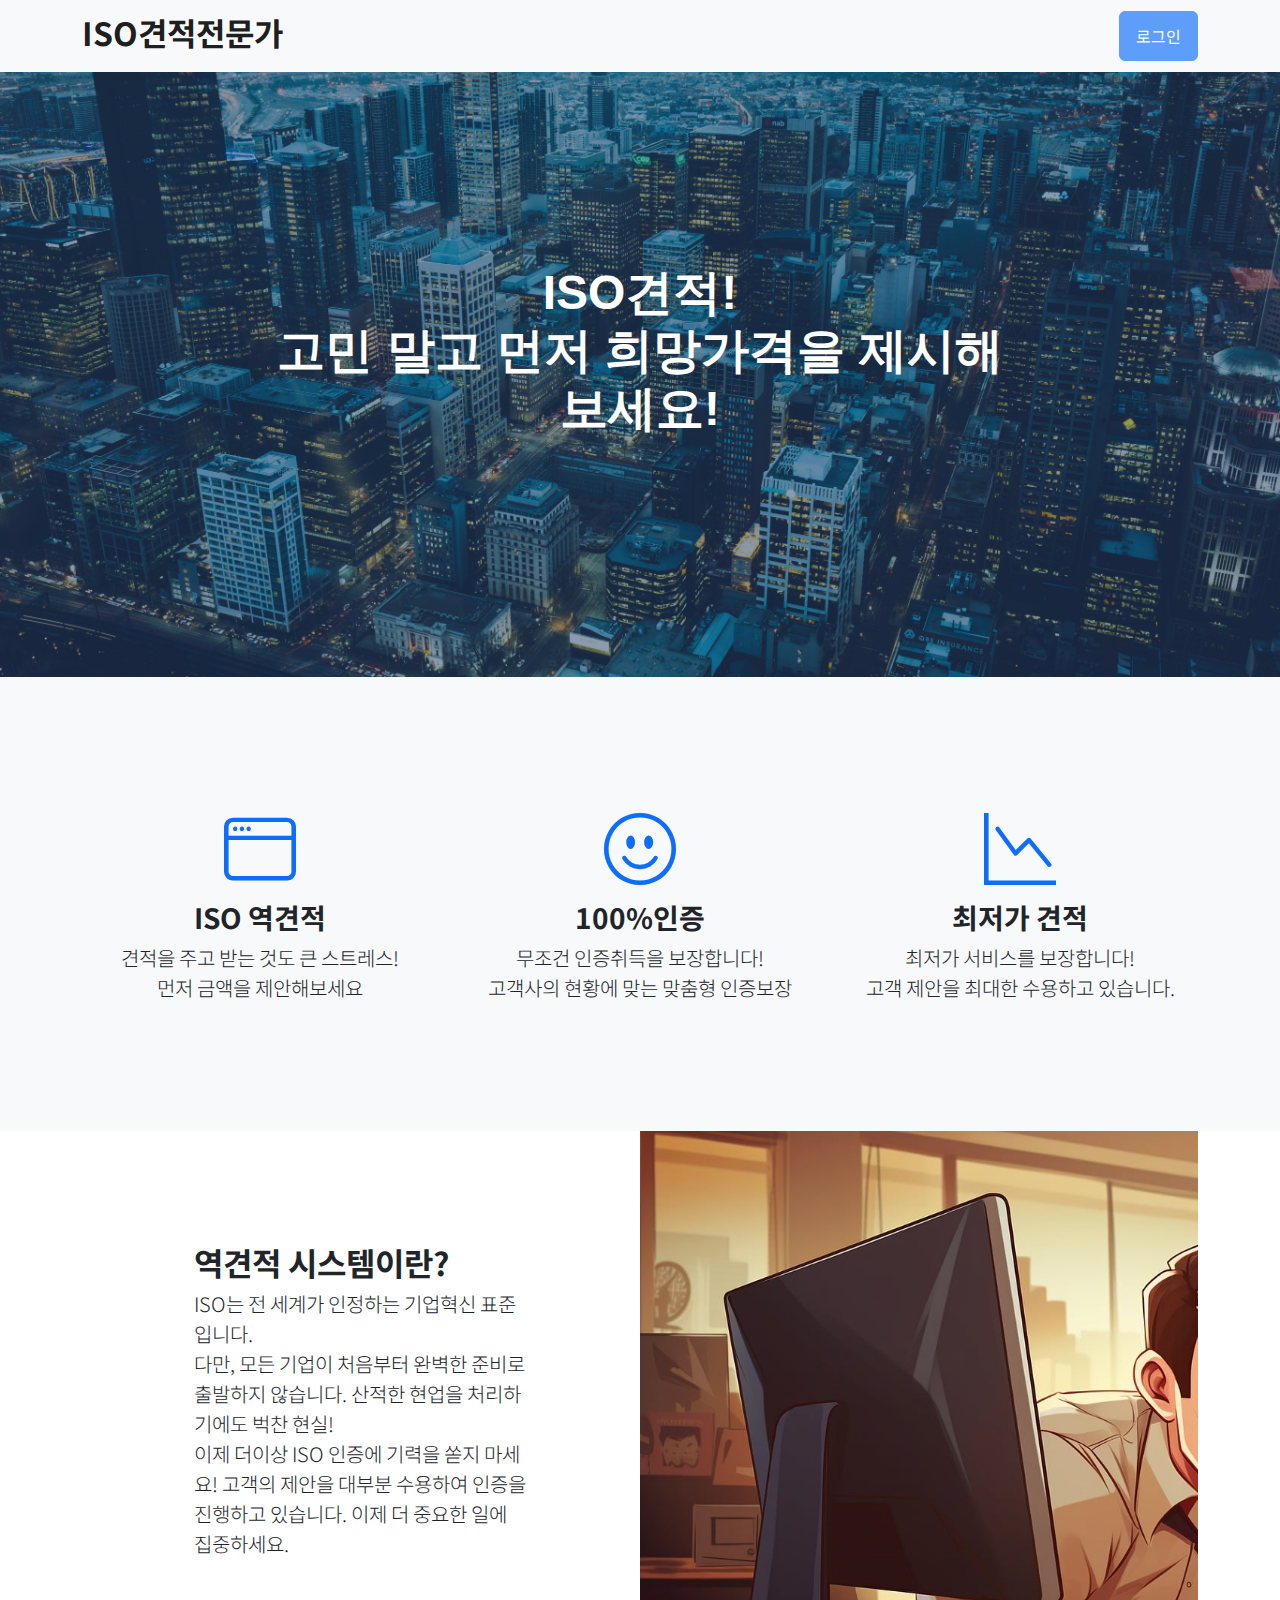
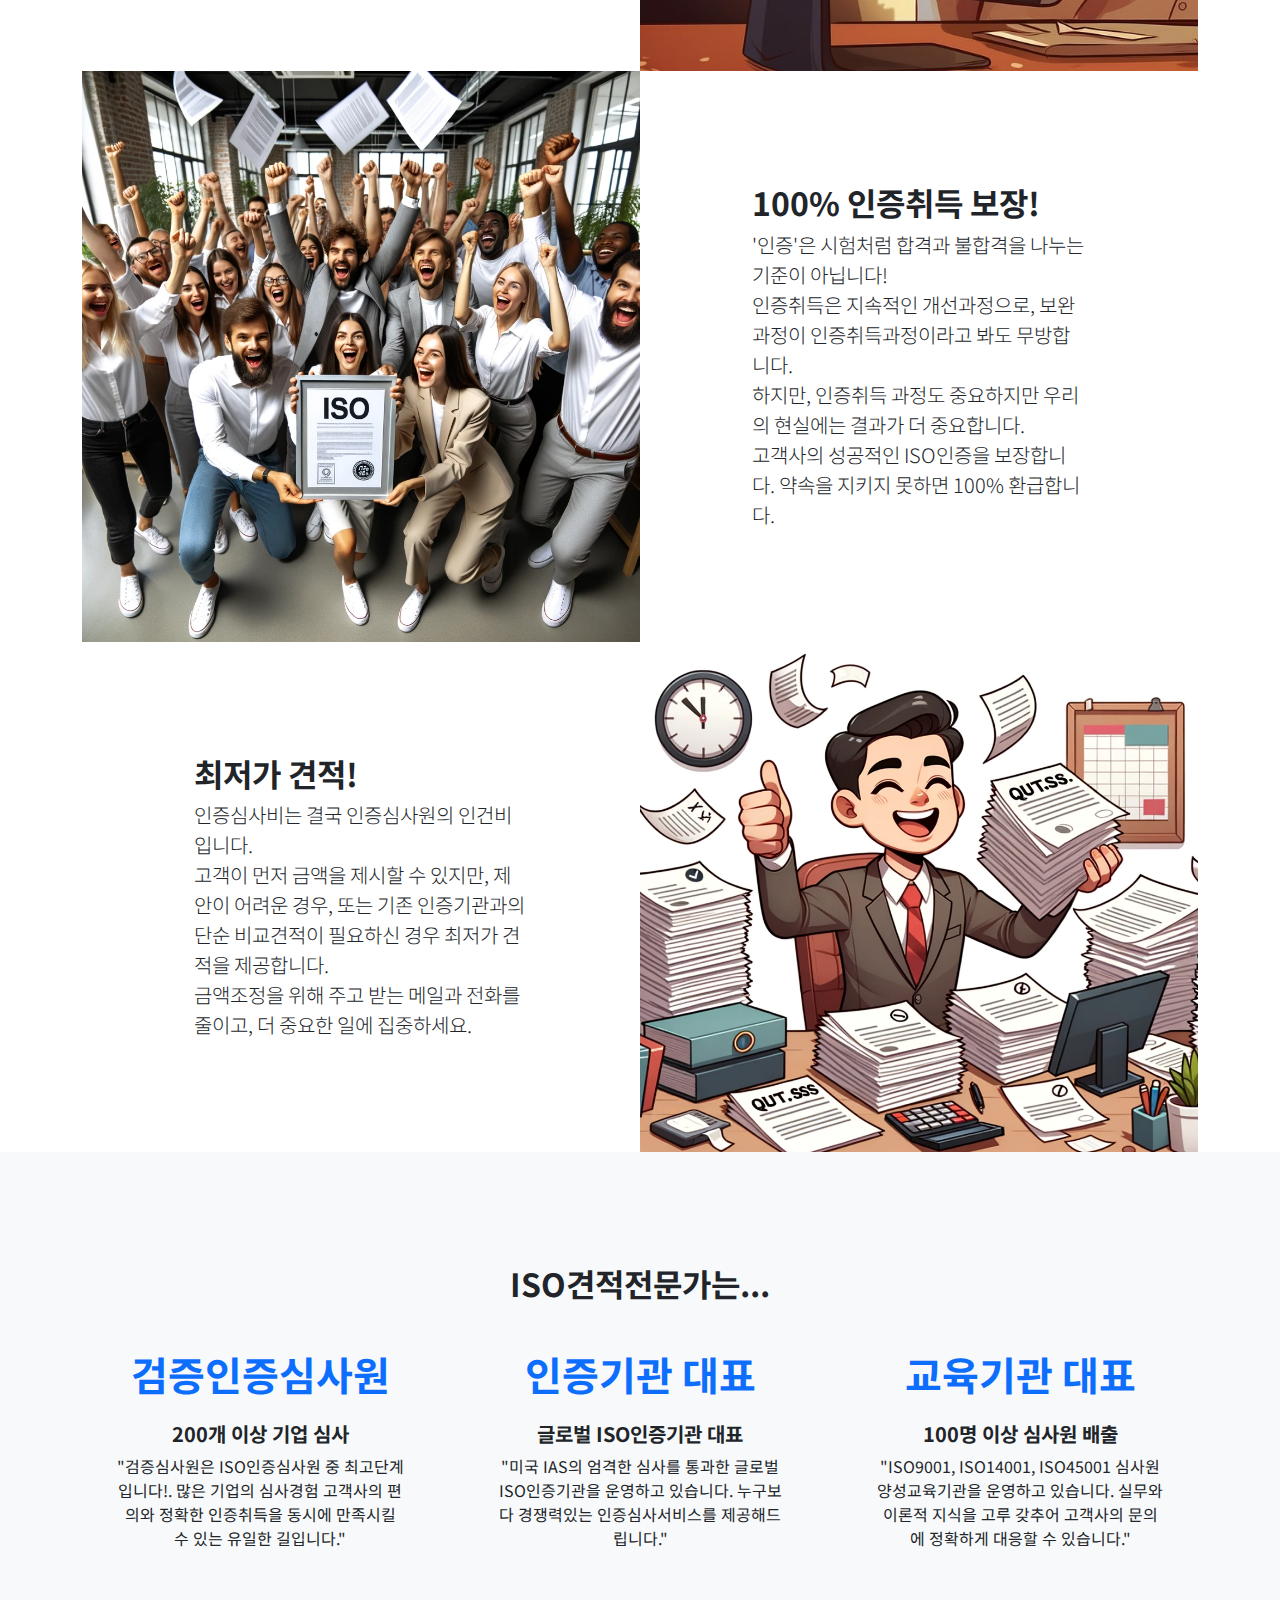
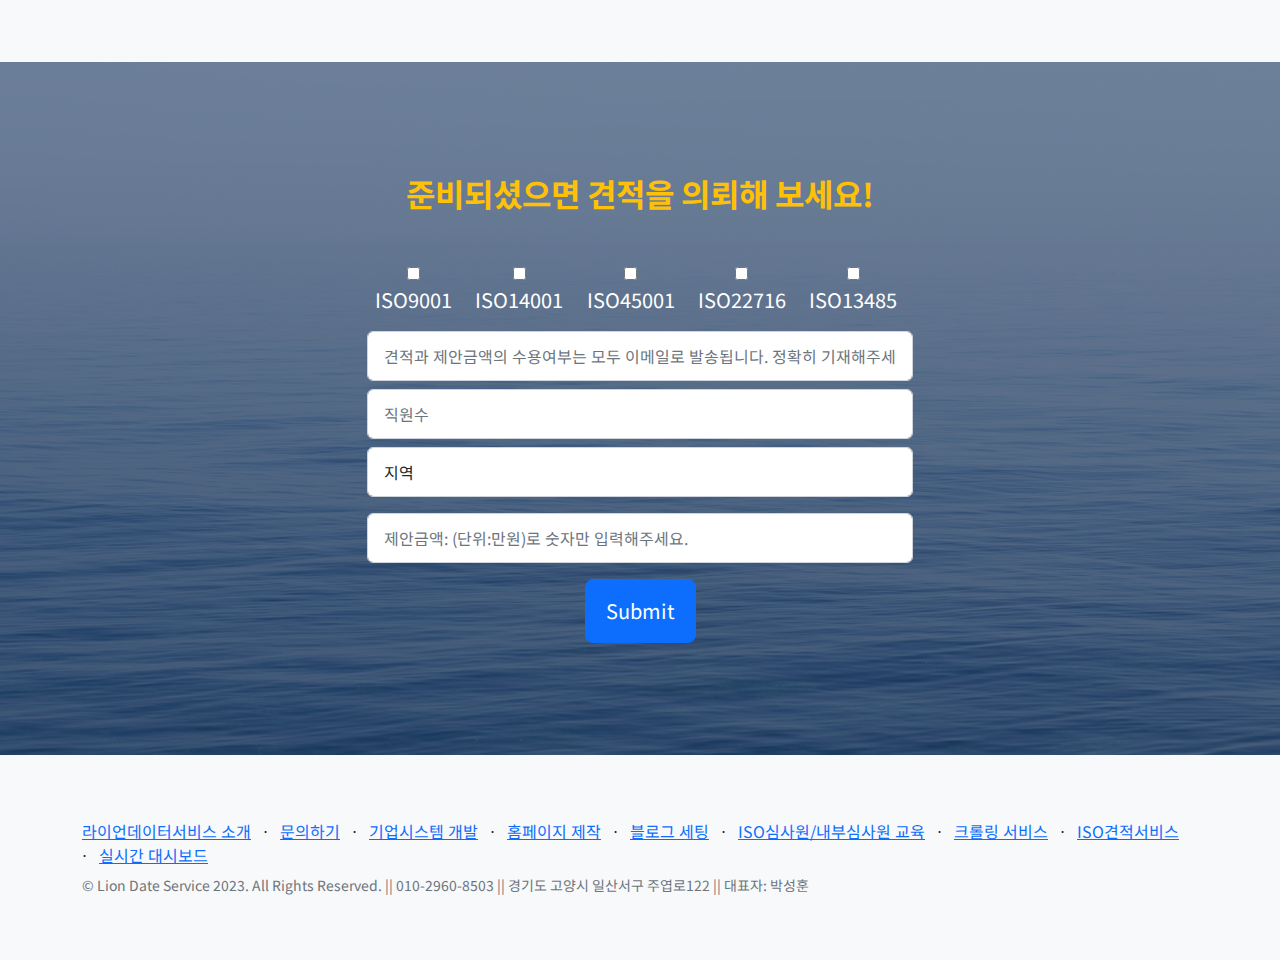
==== index.html @ 35b2321f "first commit" ====
<!DOCTYPE html>
<html lang="en">
  <head>
    <meta charset="utf-8" />
    <meta
      name="viewport"
      content="width=device-width, initial-scale=1, shrink-to-fit=no"
    />
    <meta name="description" content="" />
    <meta name="author" content="" />
    <title>ISO견적전문가</title>
    <!-- Favicon-->
    <link rel="icon" type="image/x-icon" href="assets/favicon.ico" />
    <!-- Bootstrap icons-->
    <link
      href="https://cdn.jsdelivr.net/npm/bootstrap-icons@1.5.0/font/bootstrap-icons.css"
      rel="stylesheet"
      type="text/css"
    />
    <link
      rel="stylesheet"
      href="https://cdnjs.cloudflare.com/ajax/libs/font-awesome/5.15.1/css/all.min.css"
    />

    <!-- Google fonts-->
    <link
      href="https://fonts.googleapis.com/css?family=Lato:300,400,700,300italic,400italic,700italic"
      rel="stylesheet"
      type="text/css"
    />
    <link
      href="https://fonts.googleapis.com/css2?family=Noto+Sans+KR:wght@300;400;500;700&display=swap"
      rel="stylesheet"
    />
    <link
      href="https://fonts.googleapis.com/css2?family=Nanum+Gothic:wght@400;700;800&display=swap"
      rel="stylesheet"
    />
    <link
      href="https://fonts.googleapis.com/css2?family=Nanum+Myeongjo:wght@400;700;800&display=swap"
      rel="stylesheet"
    />
    <link
      href="https://fonts.googleapis.com/css2?family=Jeju+Gothic&display=swap"
      rel="stylesheet"
    />
    <link
      href="https://fonts.googleapis.com/css2?family=Jeju+Myeongjo&display=swap"
      rel="stylesheet"
    />
    <link
      href="https://fonts.googleapis.com/css2?family=Black+Han+Sans&display=swap"
      rel="stylesheet"
    />

    <!-- Core theme CSS (includes Bootstrap)-->
    <link href="css/styles.css" rel="stylesheet" />
  </head>
  <body>
    <!-- Navigation-->
    <nav class="navbar navbar-light bg-light static-top">
      <div class="container">
        <a class="navbar-brand" href="#!"><h2>ISO견적전문가</h2></a>
        <a class="btn btn-primary disabled" href="#signup">로그인</a>
      </div>
    </nav>
    <!-- Masthead-->
    <header class="masthead">
      <div class="container position-relative">
        <div class="row justify-content-center">
          <div class="col-xl-8">
            <div class="text-center text-white">
              <!-- Page heading-->
              <h1
                class="mb-5"
                style="font-family: 'Black Hans Sans', sans-serif"
              >
                ISO견적! <br />고민 말고 먼저 희망가격을 제시해 보세요!
              </h1>
              <!-- Signup form-->
              <!-- * * * * * * * * * * * * * * *-->
              <!-- * * SB Forms Contact Form * *-->
              <!-- * * * * * * * * * * * * * * *-->
              <!-- This form is pre-integrated with SB Forms.-->
              <!-- To make this form functional, sign up at-->
              <!-- https://startbootstrap.com/solution/contact-forms-->
              <!-- to get an API token!-->
              <form
                class="form-subscribe"
                id="contactForm"
                data-sb-form-api-token="API_TOKEN"
              >
                <!-- Email address input-->
                <!-- <div class="row">
                  <div class="col">
                    <input
                      class="form-control form-control-lg"
                      id="emailAddress"
                      type="email"
                      placeholder="Email Address"
                      data-sb-validations="required,email"
                    />
                    <div
                      class="invalid-feedback text-white"
                      data-sb-feedback="emailAddress:required"
                    >
                      Email Address is required.
                    </div>
                    <div
                      class="invalid-feedback text-white"
                      data-sb-feedback="emailAddress:email"
                    >
                      Email Address Email is not valid.
                    </div>
                  </div>
                  <div class="col-auto">
                    <button
                      class="btn btn-primary btn-lg disabled"
                      id="submitButton"
                      type="submit"
                    >
                      비용제안
                    </button>
                  </div>
                </div> -->
                <!-- Submit success message-->
                <!---->
                <!-- This is what your users will see when the form-->
                <!-- has successfully submitted-->
                <div class="d-none" id="submitSuccessMessage">
                  <div class="text-center mb-3">
                    <div class="fw-bolder">Form submission successful!</div>
                    <p>To activate this form, sign up at</p>
                    <a
                      class="text-white"
                      href="https://startbootstrap.com/solution/contact-forms"
                      >https://startbootstrap.com/solution/contact-forms</a
                    >
                  </div>
                </div>
                <!-- Submit error message-->
                <!---->
                <!-- This is what your users will see when there is-->
                <!-- an error submitting the form-->
                <div class="d-none" id="submitErrorMessage">
                  <div class="text-center text-danger mb-3">
                    Error sending message!
                  </div>
                </div>
              </form>
            </div>
          </div>
        </div>
      </div>
    </header>
    <!-- Icons Grid-->
    <section class="features-icons bg-light text-center">
      <div class="container">
        <div class="row">
          <div class="col-lg-4">
            <div class="features-icons-item mx-auto mb-5 mb-lg-0 mb-lg-3">
              <div class="features-icons-icon d-flex">
                <i class="bi-window m-auto text-primary"></i>
              </div>
              <h3>ISO 역견적</h3>
              <p class="lead mb-0">
                견적을 주고 받는 것도 큰 스트레스! <br />
                먼저 금액을 제안해보세요
              </p>
            </div>
          </div>
          <div class="col-lg-4">
            <div class="features-icons-item mx-auto mb-5 mb-lg-0 mb-lg-3">
              <div class="features-icons-icon d-flex">
                <i class="bi-emoji-smile m-auto text-primary"></i>
              </div>
              <h3>100%인증</h3>
              <p class="lead mb-0">
                무조건 인증취득을 보장합니다! <br />
                고객사의 현황에 맞는 맞춤형 인증보장
              </p>
            </div>
          </div>
          <div class="col-lg-4">
            <div class="features-icons-item mx-auto mb-0 mb-lg-3">
              <div class="features-icons-icon d-flex">
                <i class="bi-graph-down m-auto text-primary"></i>
              </div>
              <h3>최저가 견적</h3>
              <p class="lead mb-0">
                최저가 서비스를 보장합니다! <br />
                고객 제안을 최대한 수용하고 있습니다.
              </p>
            </div>
          </div>
        </div>
      </div>
    </section>
    <!-- Image Showcases-->
    <section class="showcase">
      <div class="container">
        <div class="row g-0">
          <div
            class="col-lg-6 order-lg-2 text-white showcase-img"
            style="background-image: url('assets/img/bg-showcase-6.jpg')"
          ></div>
          <div class="col-lg-6 order-lg-1 my-auto showcase-text">
            <h2>역견적 시스템이란?</h2>
            <p class="lead mb-0">
              ISO는 전 세계가 인정하는 기업혁신 표준입니다. <br />
              다만, 모든 기업이 처음부터 완벽한 준비로 출발하지 않습니다. 산적한
              현업을 처리하기에도 벅찬 현실! <br />이제 더이상 ISO 인증에 기력을
              쏟지 마세요! 고객의 제안을 대부분 수용하여 인증을 진행하고
              있습니다. 이제 더 중요한 일에 집중하세요.
            </p>
          </div>
        </div>
        <div class="row g-0">
          <div
            class="col-lg-6 text-white showcase-img"
            style="background-image: url('assets/img/bg-showcase-7.png')"
          ></div>
          <div class="col-lg-6 my-auto showcase-text">
            <h2>100% 인증취득 보장!</h2>
            <p class="lead mb-0">
              '인증'은 시험처럼 합격과 불합격을 나누는 기준이 아닙니다! <br />
              인증취득은 지속적인 개선과정으로, 보완과정이 인증취득과정이라고
              봐도 무방합니다. <br />하지만, 인증취득 과정도 중요하지만 우리의
              현실에는 결과가 더 중요합니다. <br />
              고객사의 성공적인 ISO인증을 보장합니다. 약속을 지키지 못하면 100%
              환급합니다.
            </p>
          </div>
        </div>
        <div class="row g-0">
          <div
            class="col-lg-6 order-lg-2 text-white showcase-img"
            style="background-image: url('assets/img/bg-showcase-9.png')"
          ></div>

          <div class="col-lg-6 order-lg-1 my-auto showcase-text">
            <h2>최저가 견적!</h2>
            <p class="lead mb-0">
              인증심사비는 결국 인증심사원의 인건비입니다. <br />
              고객이 먼저 금액을 제시할 수 있지만, 제안이 어려운 경우, 또는 기존
              인증기관과의 단순 비교견적이 필요하신 경우 최저가 견적을
              제공합니다. <br />
              금액조정을 위해 주고 받는 메일과 전화를 줄이고, 더 중요한 일에
              집중하세요.
            </p>
          </div>
        </div>
      </div>
    </section>
    <!-- Testimonials-->
    <section class="testimonials text-center bg-light">
      <div class="container">
        <h2 class="mb-5">ISO견적전문가는...</h2>
        <div class="row">
          <div class="col-lg-4">
            <div class="testimonial-item mx-auto mb-5 mb-lg-0">
              <h1 class="text-primary mb-4">검증인증심사원</h1>
              <h5>200개 이상 기업 심사</h5>
              <p class="font-weight-light mb-0">
                "검증심사원은 ISO인증심사원 중 최고단계입니다!. 많은 기업의
                심사경험 고객사의 편의와 정확한 인증취득을 동시에 만족시킬 수
                있는 유일한 길입니다."
              </p>
            </div>
          </div>
          <div class="col-lg-4">
            <div class="testimonial-item mx-auto mb-5 mb-lg-0">
              <h1 class="text-primary mb-4">인증기관 대표</h1>
              <h5>글로벌 ISO인증기관 대표</h5>
              <p class="font-weight-light mb-0">
                "미국 IAS의 엄격한 심사를 통과한 글로벌 ISO인증기관을 운영하고
                있습니다. 누구보다 경쟁력있는 인증심사서비스를 제공해드립니다."
              </p>
            </div>
          </div>
          <div class="col-lg-4">
            <div class="testimonial-item mx-auto mb-5 mb-lg-0">
              <h1 class="text-primary mb-4">교육기관 대표</h1>
              <h5>100명 이상 심사원 배출</h5>
              <p class="font-weight-light mb-0">
                "ISO9001, ISO14001, ISO45001 심사원 양성교육기관을 운영하고
                있습니다. 실무와 이론적 지식을 고루 갖추어 고객사의 문의에
                정확하게 대응할 수 있습니다."
              </p>
            </div>
          </div>
        </div>
      </div>
    </section>
    <!-- Call to Action-->
    <section class="call-to-action text-white text-center" id="signup">
      <div class="container position-relative">
        <div class="row justify-content-center">
          <div class="col-xl-6">
            <h2 class="mb-5 text-warning">
              준비되셨으면 견적을 의뢰해 보세요!
            </h2>
            <!-- Signup form-->
            <!-- * * * * * * * * * * * * * * *-->
            <!-- * * SB Forms Contact Form * *-->
            <!-- * * * * * * * * * * * * * * *-->
            <!-- This form is pre-integrated with SB Forms.-->
            <!-- To make this form functional, sign up at-->
            <!-- https://startbootstrap.com/solution/contact-forms-->
            <!-- to get an API token!-->
            <form
              class="form-subscribe"
              id="contactFormFooter"
              data-sb-form-api-token="API_TOKEN"
            >
              <!-- 인증표준 체크박스로 생성 -->
              <div class="d-flex mt-3 mb-3 mx-auto justify-content-center">
                <div class="me-2">
                  <input
                    type="checkbox"
                    id="iso9001"
                    name="scheme"
                    value="ISO9001"
                  />
                  <label for="iso9001" class="fs-5">ISO9001</label>
                </div>
                <div class="me-2">
                  <input
                    type="checkbox"
                    id="iso14001"
                    name="scheme"
                    value="ISO14001"
                  />
                  <label for="iso14001" class="fs-5">ISO14001</label>
                </div>
                <div class="me-2">
                  <input
                    type="checkbox"
                    id="iso45001"
                    name="scheme"
                    value="ISO45001"
                  />
                  <label for="iso45001" class="fs-5">ISO45001</label>
                </div>
                <div class="me-2">
                  <input
                    type="checkbox"
                    id="iso22716"
                    name="scheme"
                    value="ISO22716"
                  />
                  <label for="iso22716" class="fs-5">ISO22716</label>
                </div>
                <div class="me-2">
                  <input
                    type="checkbox"
                    id="iso13485"
                    name="scheme"
                    value="ISO13485"
                  />
                  <label for="iso13485" class="fs-5">ISO13485</label>
                </div>
              </div>

              <!-- Email address input-->
              <div>
                <div class="col">
                  <input
                    class="form-control form-control-md"
                    id="emailAddressBelow"
                    type="email"
                    placeholder="견적과 제안금액의 수용여부는 모두 이메일로 발송됩니다. 정확히 기재해주세요"
                    data-sb-validations="required,email"
                  />
                  <div
                    class="invalid-feedback text-white"
                    data-sb-feedback="emailAddressBelow:required"
                  >
                    Email Address is required.
                  </div>
                  <div
                    class="invalid-feedback text-white"
                    data-sb-feedback="emailAddressBelow:email"
                  >
                    Email Address Email is not valid.
                  </div>

                  <!-- 종업원수 -->
                  <input
                    class="form-control form-control-md mt-2"
                    id="employeeNumber"
                    type="number"
                    placeholder="직원수"
                    data-sb-validations="required"
                  />

                  <!-- 지역을 select로 생성 -->
                  <select
                    class="form-control form-control-md mt-2 mb-3"
                    id="region"
                    data-sb-validations="required"
                  >
                    <option value="">지역</option>
                    <option value="서울">서울</option>
                    <option value="경기">경기</option>
                    <option value="인천">인천</option>
                    <option value="강원">강원</option>
                    <option value="충북">충북</option>
                    <option value="충남">충남</option>
                    <option value="대전">대전</option>
                    <option value="경북">경북</option>
                    <option value="경남">경남</option>
                    <option value="대구">대구</option>
                    <option value="울산">울산</option>
                    <option value="부산">부산</option>
                    <option value="전북">전북</option>
                    <option value="전남">전남</option>
                    <option value="광주">광주</option>
                    <option value="제주">제주</option>
                  </select>

                  <!-- 제안금액 -->
                  <input
                    class="form-control form-control-md mt-2 mb-3"
                    id="proposalPrice"
                    type="number"
                    placeholder="제안금액: (단위:만원)로 숫자만 입력해주세요."
                    data-sb-validations="required"
                  />
                </div>

                <div class="col-auto">
                  <button
                    class="btn btn-primary btn-lg"
                    id=""
                    type="submit"
                    onclick="checkData()"
                  >
                    Submit
                  </button>
                </div>
              </div>
              <!-- Submit success message-->
              <!---->
              <!-- This is what your users will see when the form-->
              <!-- has successfully submitted-->
              <div class="d-none" id="submitSuccessMessage">
                <div class="text-center mb-3">
                  <div class="fw-bolder">Form submission successful!</div>
                  <p>To activate this form, sign up at</p>
                  <a
                    class="text-white"
                    href="https://startbootstrap.com/solution/contact-forms"
                    >https://startbootstrap.com/solution/contact-forms</a
                  >
                </div>
              </div>
              <!-- Submit error message-->
              <!---->
              <!-- This is what your users will see when there is-->
              <!-- an error submitting the form-->
              <div class="d-none" id="submitErrorMessage">
                <div class="text-center text-danger mb-3">
                  Error sending message!
                </div>
              </div>
            </form>
          </div>
        </div>
      </div>
    </section>
    <!-- Footer-->
    <footer class="footer bg-light">
      <div class="container">
        <div class="row">
          <div class="col-lg-12 h-100 text-center text-lg-start my-auto">
            <ul class="list-inline mb-2">
              <li class="list-inline-item">
                <a href="#!">라이언데이터서비스 소개</a>
              </li>
              <li class="list-inline-item">⋅</li>
              <li class="list-inline-item"><a href="#!">문의하기</a></li>
              <li class="list-inline-item">⋅</li>
              <li class="list-inline-item">
                <a href="#!">기업시스템 개발</a>
              </li>
              <li class="list-inline-item">⋅</li>
              <li class="list-inline-item"><a href="#!">홈페이지 제작</a></li>
              <li class="list-inline-item">⋅</li>
              <li class="list-inline-item"><a href="#!">블로그 세팅</a></li>
              <li class="list-inline-item">⋅</li>
              <li class="list-inline-item">
                <a href="#!">ISO심사원/내부심사원 교육</a>
              </li>
              <li class="list-inline-item">⋅</li>
              <li class="list-inline-item"><a href="#!">크롤링 서비스</a></li>
              <li class="list-inline-item">⋅</li>
              <li class="list-inline-item"><a href="#!">ISO견적서비스</a></li>
              <li class="list-inline-item">⋅</li>
              <li class="list-inline-item">
                <a href="#!">실시간 대시보드</a>
              </li>
            </ul>
            <p class="text-muted small mb-4 mb-lg-0">
              &copy; Lion Date Service 2023. All Rights Reserved. ||
              010-2960-8503 || 경기도 고양시 일산서구 주엽로122 || 대표자:
              박성훈
            </p>
          </div>
          <!-- <div class="col-lg-6 h-100 text-center text-lg-end my-auto">
            <ul class="list-inline mb-0">
              <li class="list-inline-item me-4">
                <a href="#!"><i class="bi-facebook fs-3"></i></a>
              </li>
              <li class="list-inline-item me-4">
                <a href="#!"><i class="bi-twitter fs-3"></i></a>
              </li>
              <li class="list-inline-item">
                <a href="#!"><i class="bi-instagram fs-3"></i></a>
              </li>
            </ul>
          </div> -->
        </div>
      </div>
    </footer>
    <!-- Bootstrap core JS-->
    <script src="https://cdn.jsdelivr.net/npm/bootstrap@5.2.3/dist/js/bootstrap.bundle.min.js"></script>
    <!-- Core theme JS-->
    <script src="js/scripts.js"></script>
    <!-- * * * * * * * * * * * * * * * * * * * * * * * * * * * * * * * * * * * * * * * *-->
    <!-- * *                               SB Forms JS                               * *-->
    <!-- * * Activate your form at https://startbootstrap.com/solution/contact-forms * *-->
    <!-- * * * * * * * * * * * * * * * * * * * * * * * * * * * * * * * * * * * * * * * *-->
    <script src="https://cdn.startbootstrap.com/sb-forms-latest.js"></script>
  </body>
</html>
<script>
  function checkData() {
    event.preventDefault();
    // name이 scheme인 checkbox의 value, id가 emailAddressBelow, employeeNumber인 input의 value, Id가 region인 select의 value, id가 proposalPrice인 input의 value, id가 proposalPrice인 input의 value들이 모두 입력되었는지 확인하고 입력되지 않았으면 알람을 띄워준다.
    var scheme = document.getElementsByName('scheme');
    var emailAddressBelow = document.getElementById('emailAddressBelow').value;
    var employeeNumber = document.getElementById('employeeNumber').value;
    var region = document.getElementById('region').value;
    var proposalPrice = document.getElementById('proposalPrice').value;

    var schemeChecked = false;
    for (var i = 0; i < scheme.length; i++) {
      if (scheme[i].checked) {
        schemeChecked = true;
      }
    }

    if (schemeChecked == false) {
      alert('인증표준을 선택해주세요.');
      return false;
    }

    if (emailAddressBelow == '') {
      alert('이메일을 입력해주세요.');
      return false;
    }

    if (employeeNumber == '') {
      alert('직원수를 입력해주세요.');
      return false;
    }

    if (region == '') {
      alert('지역을 선택해주세요.');
      return false;
    }

    if (proposalPrice == '') {
      alert('제안금액을 입력해주세요.');
      return false;
    }

    document.getElementById('contactFormFooter').submit();

    // HTML의 form 태그에 이벤트 리스너 추가
    document
      .getElementById('contactFormFooter')
      .addEventListener('submit', checkData);
  }
</script>
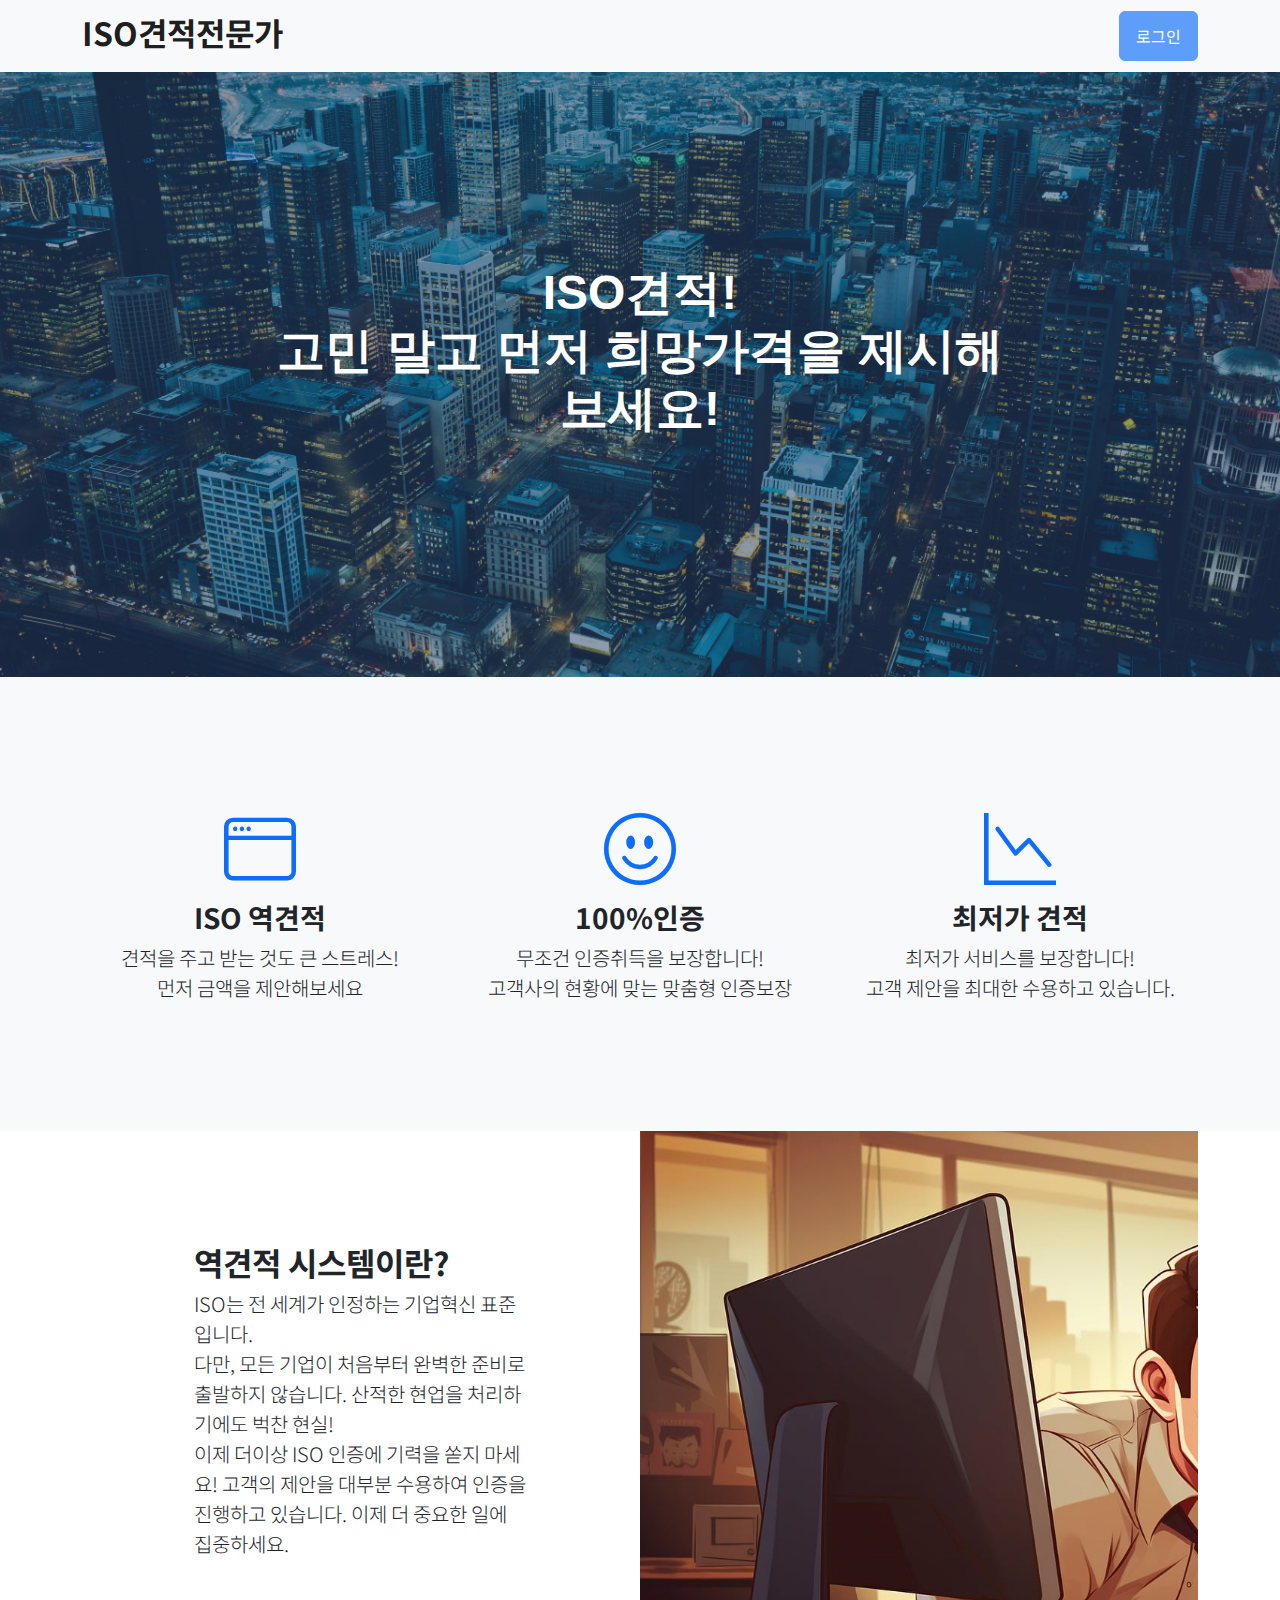
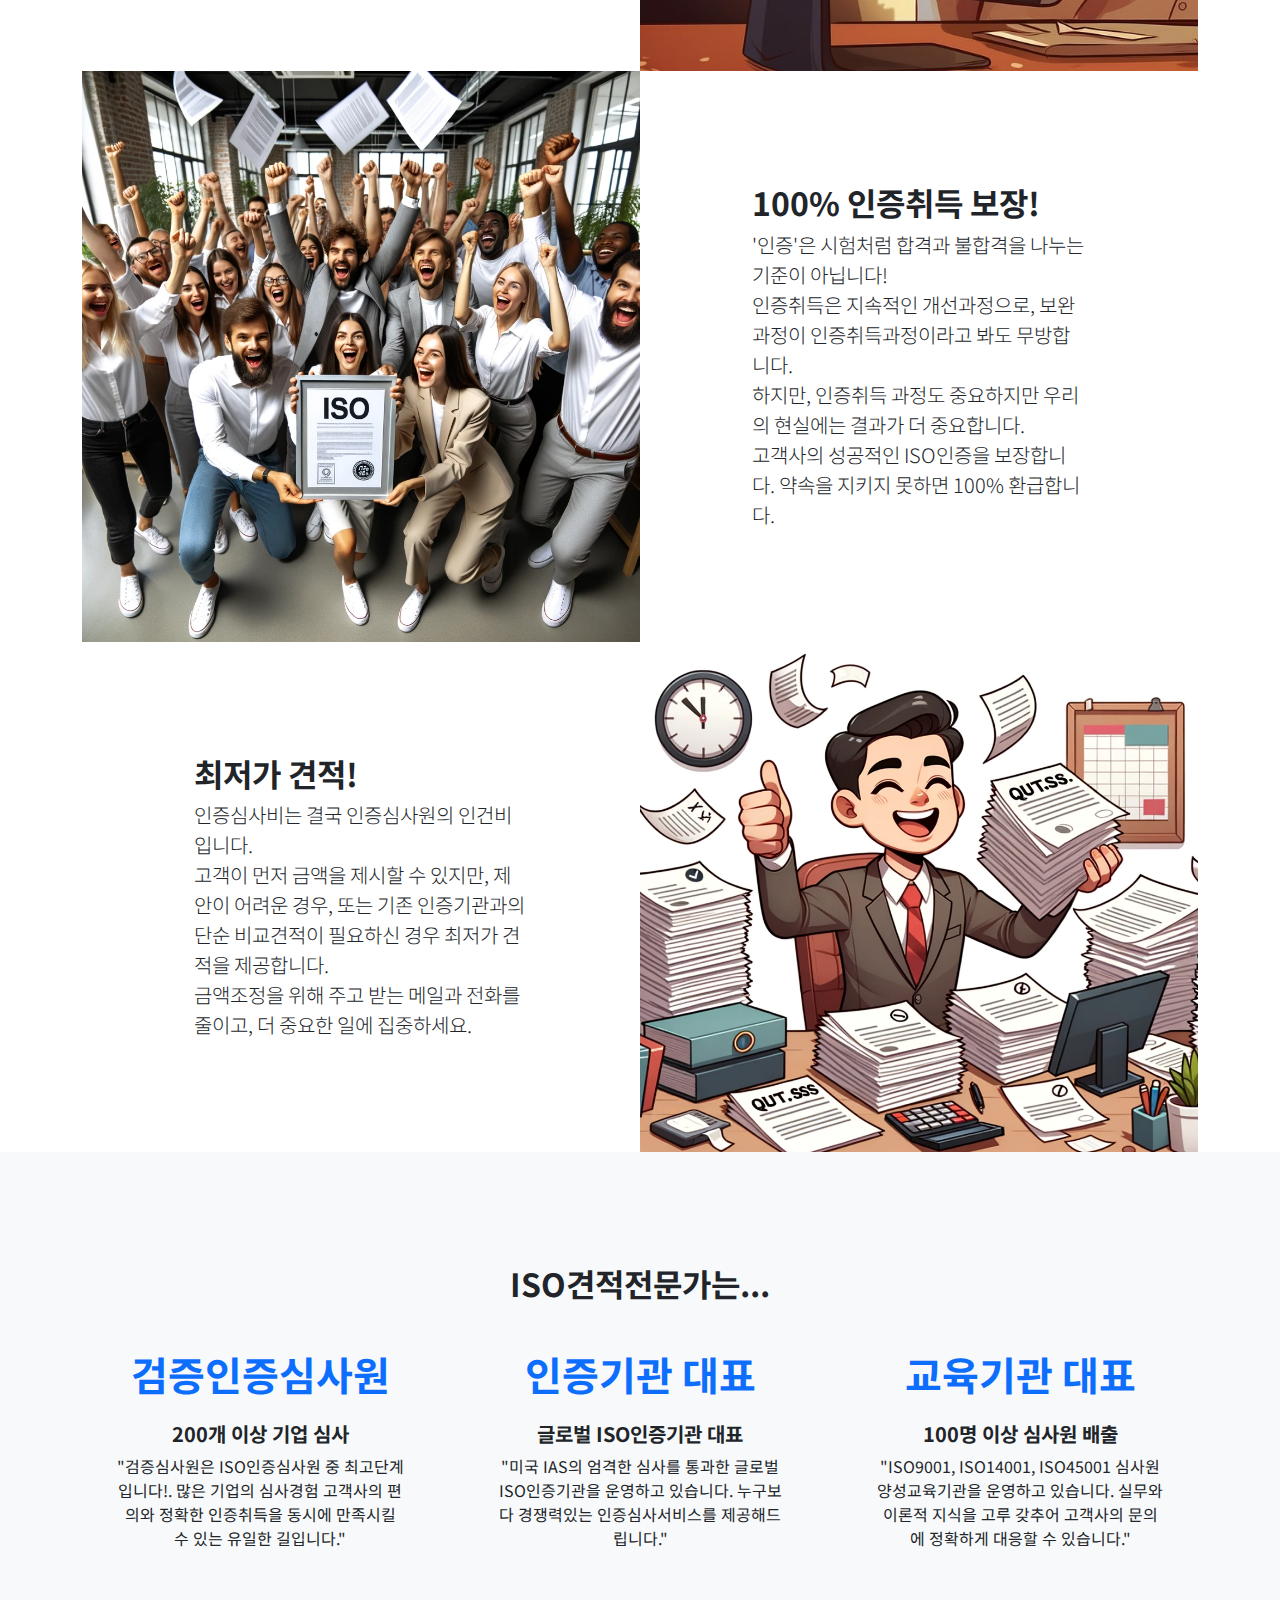
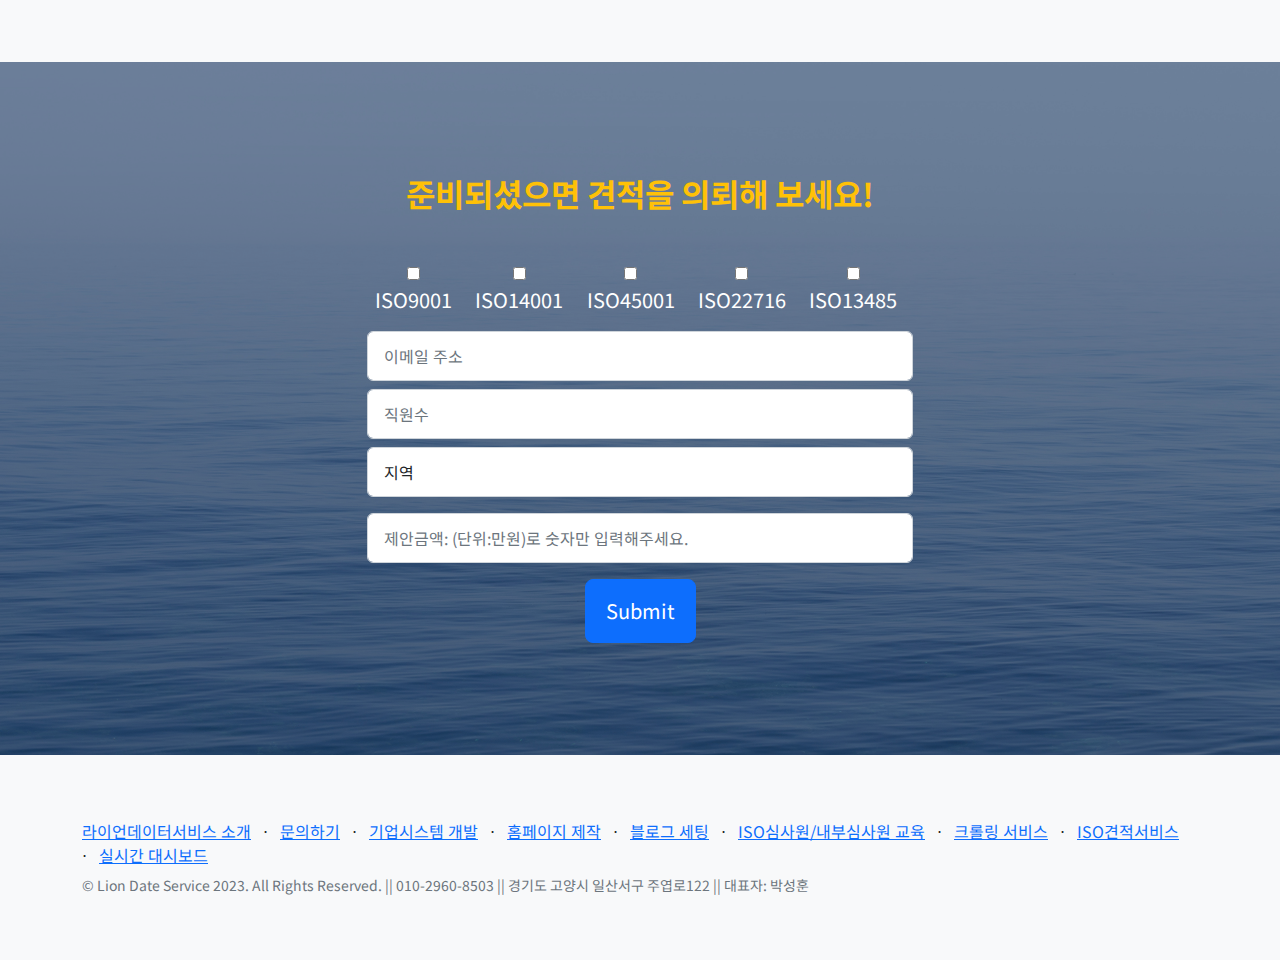
==== commit 2bfc8646: "이메일플레이스홀더수정" ====
--- a/index.html
+++ b/index.html
@@ -312,6 +312,7 @@
               class="form-subscribe"
               id="contactFormFooter"
               data-sb-form-api-token="API_TOKEN"
+              netlify
             >
               <!-- 인증표준 체크박스로 생성 -->
               <div class="d-flex mt-3 mb-3 mx-auto justify-content-center">
@@ -369,7 +370,7 @@
                     class="form-control form-control-md"
                     id="emailAddressBelow"
                     type="email"
-                    placeholder="견적과 제안금액의 수용여부는 모두 이메일로 발송됩니다. 정확히 기재해주세요"
+                    placeholder="이메일 주소"
                     data-sb-validations="required,email"
                   />
                   <div
@@ -440,10 +441,6 @@
                   </button>
                 </div>
               </div>
-              <!-- Submit success message-->
-              <!---->
-              <!-- This is what your users will see when the form-->
-              <!-- has successfully submitted-->
               <div class="d-none" id="submitSuccessMessage">
                 <div class="text-center mb-3">
                   <div class="fw-bolder">Form submission successful!</div>
